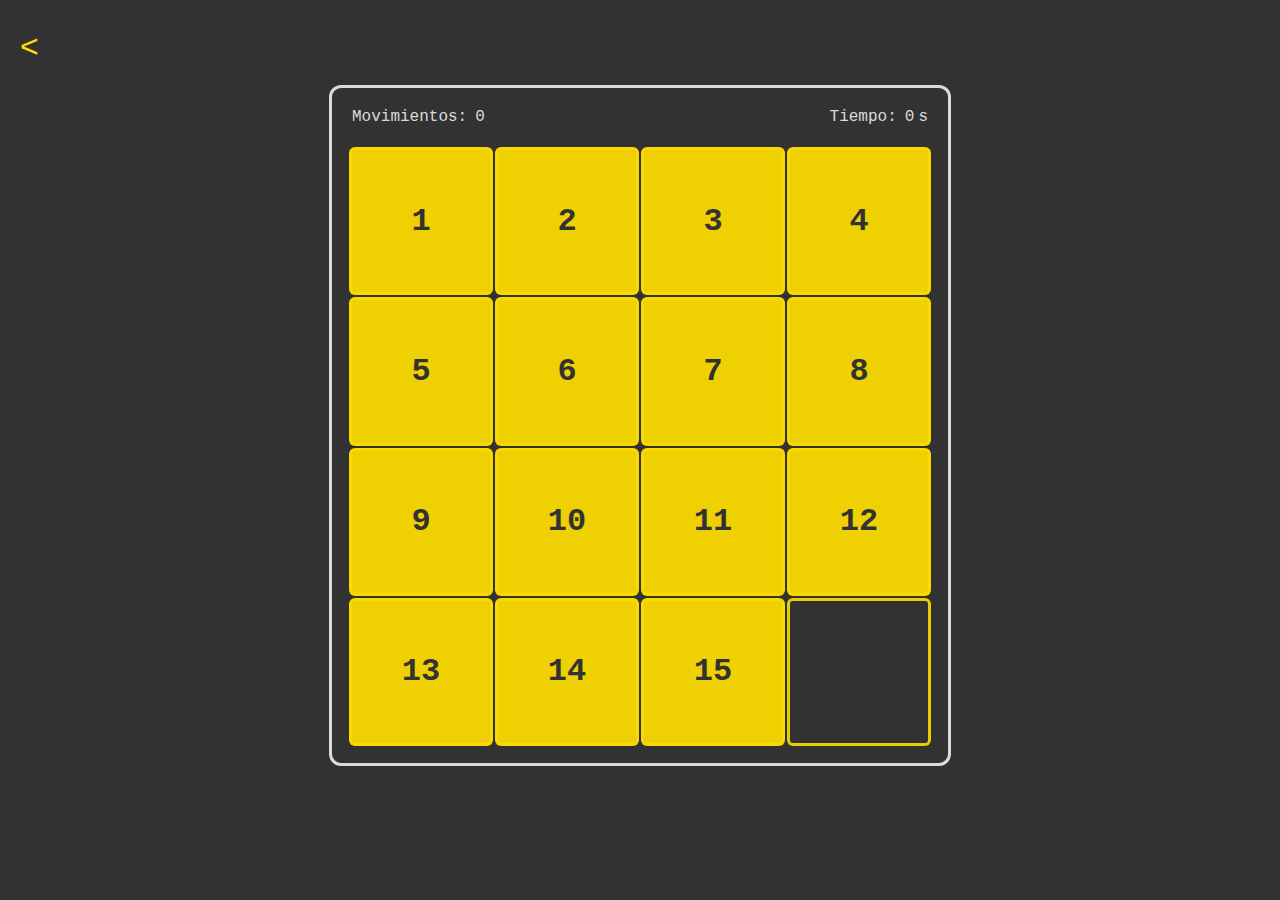
==== imposible.html @ e48865f5 "Game layout, timer script" ====
<!DOCTYPE html>
<html lang="en">
<head>
    <meta charset="UTF-8">
    <meta http-equiv="X-UA-Compatible" content="IE=edge,chrome=1">
    <meta name="viewport" content="width=device-width, initial-scale=1.0">
    <title>Juego Imposible - Oscar Sixtos</title>
    <link rel="stylesheet" href="style.css">
    <script src="game-script.js"></script>
</head>
<body>
    <div class="main column center-x">
        
        <div class="row center-x expand-w">
            <a href="index.html" style="all:unset">
                <button id="back-button"> < </button>
            </a>
            <h2 id="player-name-h" class="title">Player name</h2>
        </div>

        <div class="gameboard column">
            <div class="row" id="score-row">
                <div class="score-text">Movimientos:</div>
                <div class="score-text" id="moves">X</div>
                <div class="spacer"></div>
                <div class="score-text">Tiempo:</div>
                <div class="score-text" id="timer">X</div>
                <div class="score-text" style="padding-left:0;">s</div>
            </div>
            <div class="grid">
                <div class="grid-row">
                    <div class="ficha" id="00">1</div>
                    <div class="ficha" id="01">2</div>
                    <div class="ficha" id="02">3</div>
                    <div class="ficha" id="03">4</div>
                </div>
                <div class="grid-row">
                    <div class="ficha" id="10">5</div>
                    <div class="ficha" id="11">6</div>
                    <div class="ficha" id="12">7</div>
                    <div class="ficha" id="13">8</div>
                </div>
                <div class="grid-row">
                    <div class="ficha" id="20">9</div>
                    <div class="ficha" id="21">10</div>
                    <div class="ficha" id="22">11</div>
                    <div class="ficha" id="23">12</div>
                </div>
                <div class="grid-row">
                    <div class="ficha" id="30">13</div>
                    <div class="ficha" id="31">14</div>
                    <div class="ficha" id="32">15</div>
                    <div class="ficha empty" id="33"></div>
                </div>
            </div>
        </div>




        
        <div class="spacer"></div>
    </div>
</body>
</html>
---- style.css ----
div {
    display: flex;
    padding: 8px;
}

.column {
    flex-direction: column;
}

.row {
    flex-direction: row;
}

.center {
    justify-content: center;
}

.center-x {
    align-items: center;
}

.spacer {
    flex: auto;
}

.more-padding {
    padding: 16px;
}

.extra-padding {
    padding: 32px;
}

body {
    display: flex;
    background-color: rgb(50, 50, 50);
    font-family:'Trebuchet MS', 'Lucida Sans Unicode', 'Lucida Grande', 'Lucida Sans', Arial, sans-serif;
    /* font-family: Courier, monospace, !important; */
    color: rgb(219, 219, 219);
}

.main {
    height: calc(100vh - 16px);
    width: 100%;
    align-content: center;
    padding: 0px;
}

.title {
    font-family: Georgia, 'Times New Roman', Times, serif;
}

.text-input {
    background-color: rgb(41, 41, 41);
    border-style: solid;
    border-radius: 0.7em;
    text-align: center;
    color: whitesmoke;
    font-family: Courier, monospace;
}

#player-name-field {
    font-size: x-large;
    font-weight: 600;
    padding: 10px;
}

button {
    padding: 8px 28px;
    background-color: rgb(255, 221, 0);
    border: 4px solid rgb(50, 50, 50);
    border-radius: 0.7em;
    font-family:  Courier, monospace;
    font-weight: 800;
    font-size: large;
    /* font-variant:small-caps; */
    color: rgb(56, 48, 1);
    transition: all 0.2s ease;
}

button:hover {
    border-color: whitesmoke;
}

#start-button {
    transition: all 0.5s ease;
}

#start-button.clicked  {
    transition: all 0.5s ease;
    transform: scale(24);
    border: 20px solid rgb(255, 221, 0);
    color: rgb(50, 50, 50);
    opacity: 0;
}

.main-game {
    height: 100vh;
    width: 100vw;
    align-content: center;
}

.expand-w {
    width: 100%;
}

/* .window-content {
    background-color: rgb(192,192,192);
    border-top: 4px solid rgb(255, 255, 255);
    border-left: 4px solid rgb(255, 255, 255);
    border-right: 4px solid rgb(128, 128, 128);
    border-bottom: 4px solid rgb(128, 128, 128);
    padding: 4px 8px;
    Temp
    width: 50%;
    height: 40%;
} */

#back-button {
    all: unset;
    font-size: xx-large;
    padding: 12px;
    color: rgb(255, 221, 0);
}


.gameboard {
    border: solid;
    max-width: 800px;
    width: calc(min(600px, 80vw));
    min-width: 300px;
    min-height: 320px;
    height: calc(min(600px, 80vh, 80vw) + 59px);
    border-radius: 12px;
}

.score-text {
    padding: 4px;
    font-family: Courier, monospace;
}

.grid {
    flex-direction: column;
    /* border: solid; */
    height: 100%;
    align-items: center;
    justify-content: space-around;
}

.grid-row {
    flex-grow: 1;
    width: 100%;
    justify-content:space-evenly;
    padding: 0px;
}

.ficha {
    width: 100%;    
    border: solid;
    background-color: rgba(255, 221, 0, 0.926);
    border-color: rgba(250, 217, 0, 0.926);
    color: rgb(50, 50, 50);
    padding: 0px;
    align-items: center;
    justify-content: center;
    border-radius: 6px;
    font-size: 2em;
    font-family: Courier, monospace;
    font-weight: 900;
    margin: 1px;
}

.ficha.empty {
    background-color: rgb(50, 50, 50);
}
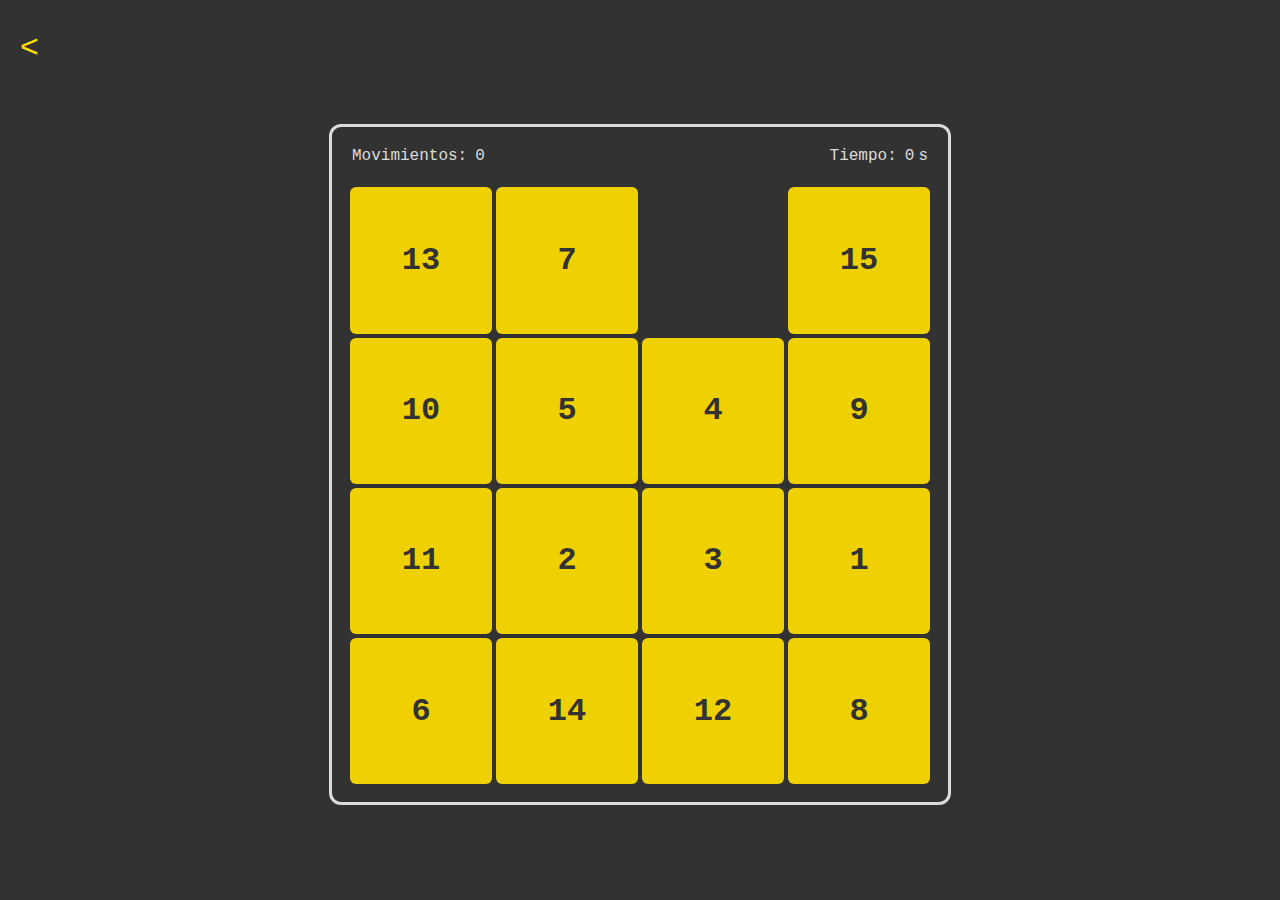
==== commit 3b1868d3: "Game working" ====
--- a/imposible.html
+++ b/imposible.html
@@ -17,7 +17,7 @@
             </a>
             <h2 id="player-name-h" class="title">Player name</h2>
         </div>
-
+        <div class="spacer"></div>
         <div class="gameboard column">
             <div class="row" id="score-row">
                 <div class="score-text">Movimientos:</div>
@@ -28,37 +28,25 @@
                 <div class="score-text" style="padding-left:0;">s</div>
             </div>
             <div class="grid">
-                <div class="grid-row">
-                    <div class="ficha" id="00">1</div>
-                    <div class="ficha" id="01">2</div>
-                    <div class="ficha" id="02">3</div>
-                    <div class="ficha" id="03">4</div>
-                </div>
-                <div class="grid-row">
-                    <div class="ficha" id="10">5</div>
-                    <div class="ficha" id="11">6</div>
-                    <div class="ficha" id="12">7</div>
-                    <div class="ficha" id="13">8</div>
-                </div>
-                <div class="grid-row">
-                    <div class="ficha" id="20">9</div>
-                    <div class="ficha" id="21">10</div>
-                    <div class="ficha" id="22">11</div>
-                    <div class="ficha" id="23">12</div>
-                </div>
-                <div class="grid-row">
-                    <div class="ficha" id="30">13</div>
-                    <div class="ficha" id="31">14</div>
-                    <div class="ficha" id="32">15</div>
-                    <div class="ficha empty" id="33"></div>
-                </div>
+                    <div class="ficha" id="f01" onclick="tryMove('f01');">1</div>
+                    <div class="ficha" id="f02" onclick="tryMove('f02')">2</div>
+                    <div class="ficha" id="f03" onclick="tryMove('f03')">3</div>
+                    <div class="ficha" id="f04" onclick="tryMove('f04')">4</div>
+                    <div class="ficha" id="f05" onclick="tryMove('f05')">5</div>
+                    <div class="ficha" id="f06" onclick="tryMove('f06')">6</div>
+                    <div class="ficha" id="f07" onclick="tryMove('f07')">7</div>
+                    <div class="ficha" id="f08" onclick="tryMove('f08')">8</div>
+                    <div class="ficha" id="f09" onclick="tryMove('f09')">9</div>
+                    <div class="ficha" id="f10" onclick="tryMove('f10')">10</div>
+                    <div class="ficha" id="f11" onclick="tryMove('f11')">11</div>
+                    <div class="ficha" id="f12" onclick="tryMove('f12')">12</div>
+                    <div class="ficha" id="f13" onclick="tryMove('f13')">13</div>
+                    <div class="ficha" id="f14" onclick="tryMove('f14')">14</div>
+                    <div class="ficha" id="f15" onclick="tryMove('f15')">15</div>
+                    <div class="ficha empty" id="empty" ></div>
             </div>
-        </div>
-
-
-
-
-        
+        </div>        
+        <div class="spacer"></div>
         <div class="spacer"></div>
     </div>
 </body>
--- a/style.css
+++ b/style.css
@@ -21,6 +21,7 @@
 
 .spacer {
     flex: auto;
+    padding: 4px;
 }
 
 .more-padding {
@@ -130,8 +131,9 @@
     width: calc(min(600px, 80vw));
     min-width: 300px;
     min-height: 320px;
-    height: calc(min(600px, 80vh, 80vw) + 59px);
+    height: calc(min(600px, 80vh, 70vw) + 59px);
     border-radius: 12px;
+    margin-bottom: 8px;
 }
 
 .score-text {
@@ -140,7 +142,8 @@
 }
 
 .grid {
-    flex-direction: column;
+    flex-direction: row;
+    flex-wrap: wrap;
     /* border: solid; */
     height: 100%;
     align-items: center;
@@ -155,21 +158,32 @@
 }
 
 .ficha {
-    width: 100%;    
-    border: solid;
+    width: calc(((100% - 16px)/4) - 8px);
+    height: calc(((100% - 16px)/4) - 8px);
+    border: solid 4px;
     background-color: rgba(255, 221, 0, 0.926);
-    border-color: rgba(250, 217, 0, 0.926);
-    color: rgb(50, 50, 50);
+    border-color: rgba(250, 217, 0, 0);
+    color: rgba(50, 50, 50);
     padding: 0px;
-    align-items: center;
+    align-items: center;    
     justify-content: center;
     border-radius: 6px;
     font-size: 2em;
     font-family: Courier, monospace;
     font-weight: 900;
     margin: 1px;
+    order: 0;
+    transition: border 400ms ease;
+}
+
+.ficha:hover {
+    border-color: whitesmoke;
 }
 
 .ficha.empty {
     background-color: rgb(50, 50, 50);
+}
+
+.ficha.empty:hover {
+    border-color: unset;
 }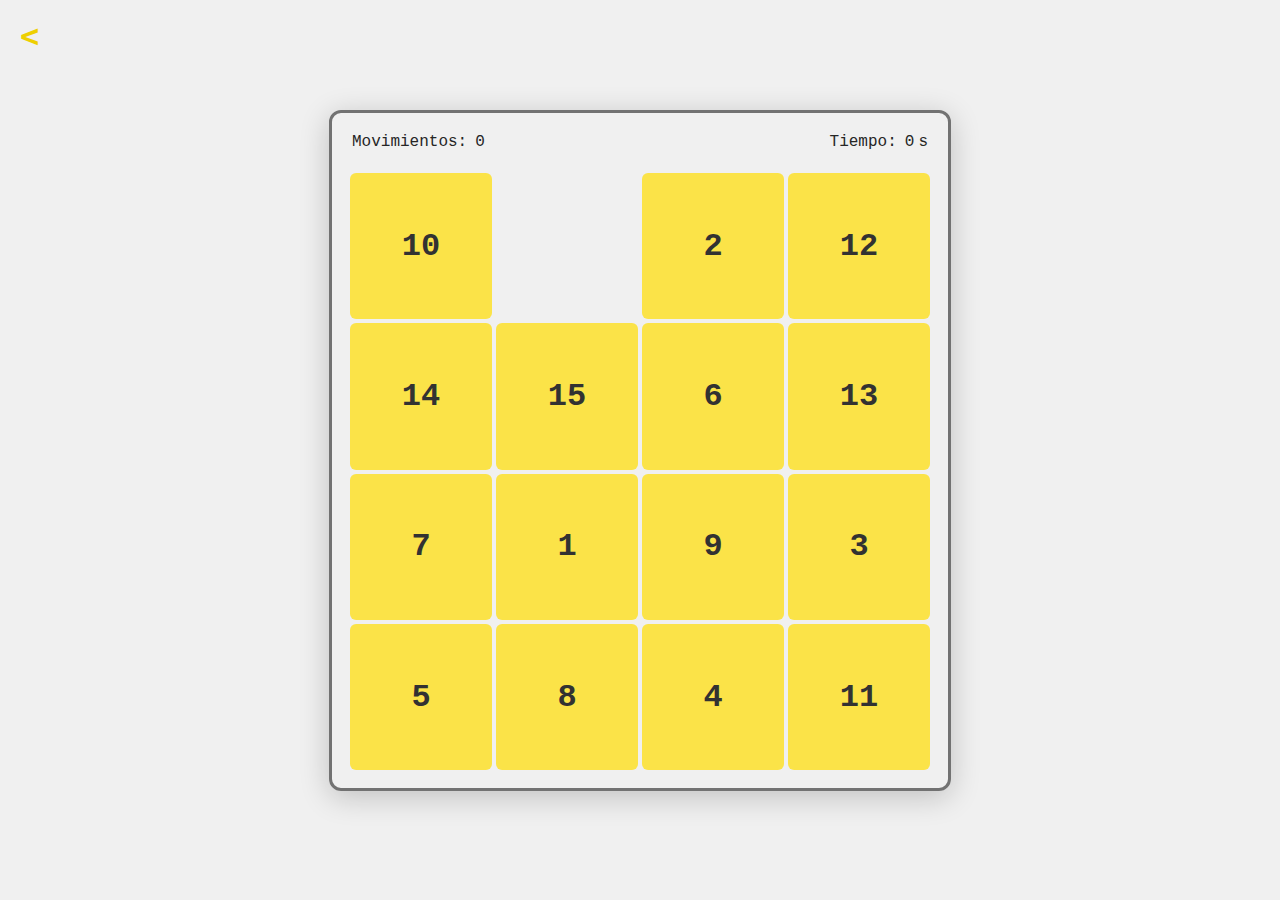
==== commit 32646a2a: "Light theme" ====
--- a/imposible.html
+++ b/imposible.html
@@ -12,9 +12,7 @@
     <div class="main column center-x">
         
         <div class="row center-x expand-w">
-            <a href="index.html" style="all:unset">
-                <button id="back-button"> < </button>
-            </a>
+            <button id="back-button" onclick="back();"> < </button>
             <h2 id="player-name-h" class="title">Player name</h2>
         </div>
         <div class="spacer"></div>
@@ -28,21 +26,21 @@
                 <div class="score-text" style="padding-left:0;">s</div>
             </div>
             <div class="grid">
-                    <div class="ficha" id="f01" onclick="tryMove('f01');">1</div>
-                    <div class="ficha" id="f02" onclick="tryMove('f02')">2</div>
-                    <div class="ficha" id="f03" onclick="tryMove('f03')">3</div>
-                    <div class="ficha" id="f04" onclick="tryMove('f04')">4</div>
-                    <div class="ficha" id="f05" onclick="tryMove('f05')">5</div>
-                    <div class="ficha" id="f06" onclick="tryMove('f06')">6</div>
-                    <div class="ficha" id="f07" onclick="tryMove('f07')">7</div>
-                    <div class="ficha" id="f08" onclick="tryMove('f08')">8</div>
-                    <div class="ficha" id="f09" onclick="tryMove('f09')">9</div>
-                    <div class="ficha" id="f10" onclick="tryMove('f10')">10</div>
-                    <div class="ficha" id="f11" onclick="tryMove('f11')">11</div>
-                    <div class="ficha" id="f12" onclick="tryMove('f12')">12</div>
-                    <div class="ficha" id="f13" onclick="tryMove('f13')">13</div>
-                    <div class="ficha" id="f14" onclick="tryMove('f14')">14</div>
-                    <div class="ficha" id="f15" onclick="tryMove('f15')">15</div>
+                    <div class="ficha" id="f01" onmousedown="trySlide(this);" onclick="tryMove('f01');">1</div>
+                    <div class="ficha" id="f02" onmousedown="trySlide(this);" onclick="tryMove('f02')">2</div>
+                    <div class="ficha" id="f03" onmousedown="trySlide(this);" onclick="tryMove('f03')">3</div>
+                    <div class="ficha" id="f04" onmousedown="trySlide(this);" onclick="tryMove('f04')">4</div>
+                    <div class="ficha" id="f05" onmousedown="trySlide(this);" onclick="tryMove('f05')">5</div>
+                    <div class="ficha" id="f06" onmousedown="trySlide(this);" onclick="tryMove('f06')">6</div>
+                    <div class="ficha" id="f07" onmousedown="trySlide(this);" onclick="tryMove('f07')">7</div>
+                    <div class="ficha" id="f08" onmousedown="trySlide(this);" onclick="tryMove('f08')">8</div>
+                    <div class="ficha" id="f09" onmousedown="trySlide(this);" onclick="tryMove('f09')">9</div>
+                    <div class="ficha" id="f10" onmousedown="trySlide(this);" onclick="tryMove('f10')">10</div>
+                    <div class="ficha" id="f11" onmousedown="trySlide(this);" onclick="tryMove('f11')">11</div>
+                    <div class="ficha" id="f12" onmousedown="trySlide(this);" onclick="tryMove('f12')">12</div>
+                    <div class="ficha" id="f13" onmousedown="trySlide(this);" onclick="tryMove('f13')">13</div>
+                    <div class="ficha" id="f14" onmousedown="trySlide(this);" onclick="tryMove('f14')">14</div>
+                    <div class="ficha" id="f15" onmousedown="trySlide(this);" onclick="tryMove('f15')">15</div>
                     <div class="ficha empty" id="empty" ></div>
             </div>
         </div>        
--- a/style.css
+++ b/style.css
@@ -34,10 +34,10 @@
 
 body {
     display: flex;
-    background-color: rgb(50, 50, 50);
+    background-color: rgb(240, 240, 240);
     font-family:'Trebuchet MS', 'Lucida Sans Unicode', 'Lucida Grande', 'Lucida Sans', Arial, sans-serif;
     /* font-family: Courier, monospace, !important; */
-    color: rgb(219, 219, 219);
+    color: rgb(38, 38, 38);
 }
 
 .main {
@@ -52,46 +52,56 @@
 }
 
 .text-input {
-    background-color: rgb(41, 41, 41);
-    border-style: solid;
+    background-color: rgb(240, 240, 240);
+    border-style: dashed;
+    border-color: rgb(102, 87, 0);
     border-radius: 0.7em;
     text-align: center;
-    color: whitesmoke;
+    /* color: whitesmoke; */
     font-family: Courier, monospace;
 }
 
 #player-name-field {
     font-size: x-large;
     font-weight: 600;
-    padding: 10px;
+    padding: 16px;
 }
 
 button {
     padding: 8px 28px;
-    background-color: rgb(255, 221, 0);
-    border: 4px solid rgb(50, 50, 50);
+    background-color: rgba(255, 221, 0, 0.8);
+    border: 4px solid rgb(240, 240, 240);
     border-radius: 0.7em;
     font-family:  Courier, monospace;
     font-weight: 800;
     font-size: large;
     /* font-variant:small-caps; */
     color: rgb(56, 48, 1);
-    transition: all 0.2s ease;
+    transition: all 100ms ease;
 }
 
 button:hover {
-    border-color: whitesmoke;
+    border-color: rgb(102, 87, 0);
 }
 
 #start-button {
-    transition: all 0.5s ease;
+    transition: border 200ms ease, transform 100ms ease-out;
+}
+
+#start-button:active {
+    transform: scale(1.4);
 }
 
 #start-button.clicked  {
-    transition: all 0.5s ease;
-    transform: scale(24);
-    border: 20px solid rgb(255, 221, 0);
-    color: rgb(50, 50, 50);
+    transition: all 250ms ease;
+    transform:scale(25, 55);
+    border: 0px solid rgb(255, 221, 0);
+    color: rgb(255, 221, 0);
+    opacity: 0;
+}
+
+.fade {
+    transition: all 200ms ease-out;
     opacity: 0;
 }
 
@@ -119,14 +129,28 @@
 
 #back-button {
     all: unset;
+    padding: 0px 12px;
+    color: rgb(238, 207, 0);
+    font-family:'Franklin Gothic', 'Arial Narrow', Cambria, monospace;
     font-size: xx-large;
-    padding: 12px;
-    color: rgb(255, 221, 0);
-}
-
+    font-weight: 900;
+    transition: all 100ms ease-out;
+    /* text-shadow: 0px 0px 4px rgba(0, 0, 0, 0.5); */
+    /* text-shadow: -1px 0 rgb(102, 87, 0), 0 1px rgb(102, 87, 0), 1px 0 rgb(102, 87, 0), 0 -1px rgb(102, 87, 0); */
+}
+
+#back-button:hover {
+    transform: scale(1.5);
+    color: rgb(245, 212, 0);
+    text-shadow: 0px 0px 6px rgba(0, 0, 0, 0.5);
+}
+
+#back-button:active {
+    color: rgb(79, 69, 0);
+}
 
 .gameboard {
-    border: solid;
+    border: solid rgb(114, 114, 114);
     max-width: 800px;
     width: calc(min(600px, 80vw));
     min-width: 300px;
@@ -134,6 +158,12 @@
     height: calc(min(600px, 80vh, 70vw) + 59px);
     border-radius: 12px;
     margin-bottom: 8px;
+    box-shadow:  0 6px 30px 0 rgba(0, 0, 0, 0.2);
+}
+
+.gameboard.shrink {
+    transition: all 200ms ease-in;
+    transform: scale(0);
 }
 
 .score-text {
@@ -161,9 +191,9 @@
     width: calc(((100% - 16px)/4) - 8px);
     height: calc(((100% - 16px)/4) - 8px);
     border: solid 4px;
-    background-color: rgba(255, 221, 0, 0.926);
+    background-color: rgba(255, 221, 0, 0.7);
     border-color: rgba(250, 217, 0, 0);
-    color: rgba(50, 50, 50);
+    color: rgb(56, 48, 1);
     padding: 0px;
     align-items: center;    
     justify-content: center;
@@ -171,19 +201,26 @@
     font-size: 2em;
     font-family: Courier, monospace;
     font-weight: 900;
+    -webkit-user-select: none;
+    user-select: none; 
     margin: 1px;
     order: 0;
-    transition: border 400ms ease;
+    transition: border 250ms ease-out, transform 100ms ease, translate 100ms ease;
 }
 
 .ficha:hover {
-    border-color: whitesmoke;
+    border-color: rgb(102, 87, 0);
+}
+
+.ficha.stretch-u {
+    transform: scaleY(1.8);
+    translate: 0px -5vh;
 }
 
 .ficha.empty {
-    background-color: rgb(50, 50, 50);
+    background-color: rgb(240, 240, 240);
 }
 
 .ficha.empty:hover {
-    border-color: unset;
+    border-color: rgb(240, 240, 240);
 }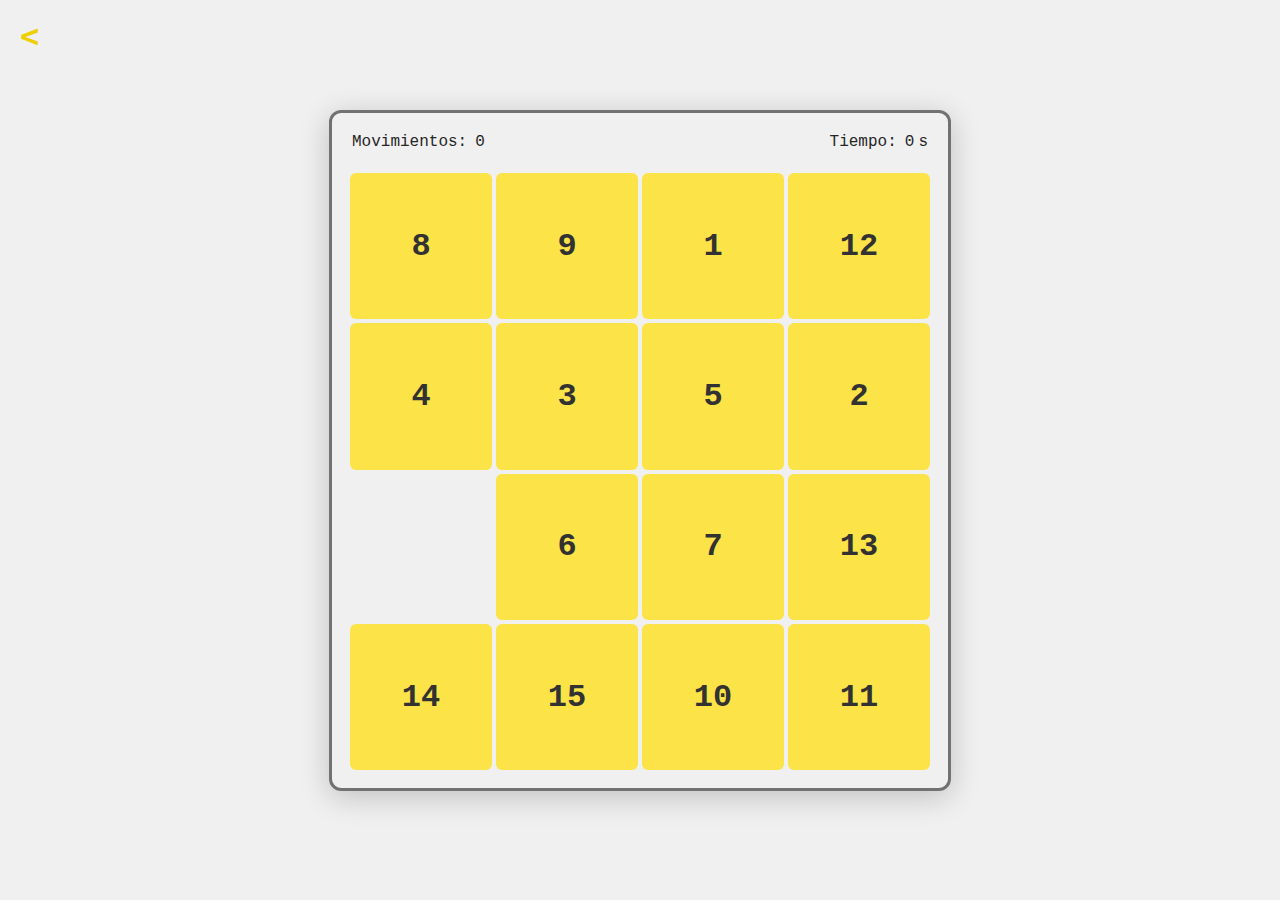
==== commit 9396a0dd: "Working" ====
--- a/imposible.html
+++ b/imposible.html
@@ -26,21 +26,21 @@
                 <div class="score-text" style="padding-left:0;">s</div>
             </div>
             <div class="grid">
-                    <div class="ficha" id="f01" onmousedown="trySlide(this);" onclick="tryMove('f01');">1</div>
-                    <div class="ficha" id="f02" onmousedown="trySlide(this);" onclick="tryMove('f02')">2</div>
-                    <div class="ficha" id="f03" onmousedown="trySlide(this);" onclick="tryMove('f03')">3</div>
-                    <div class="ficha" id="f04" onmousedown="trySlide(this);" onclick="tryMove('f04')">4</div>
-                    <div class="ficha" id="f05" onmousedown="trySlide(this);" onclick="tryMove('f05')">5</div>
-                    <div class="ficha" id="f06" onmousedown="trySlide(this);" onclick="tryMove('f06')">6</div>
-                    <div class="ficha" id="f07" onmousedown="trySlide(this);" onclick="tryMove('f07')">7</div>
-                    <div class="ficha" id="f08" onmousedown="trySlide(this);" onclick="tryMove('f08')">8</div>
-                    <div class="ficha" id="f09" onmousedown="trySlide(this);" onclick="tryMove('f09')">9</div>
-                    <div class="ficha" id="f10" onmousedown="trySlide(this);" onclick="tryMove('f10')">10</div>
-                    <div class="ficha" id="f11" onmousedown="trySlide(this);" onclick="tryMove('f11')">11</div>
-                    <div class="ficha" id="f12" onmousedown="trySlide(this);" onclick="tryMove('f12')">12</div>
-                    <div class="ficha" id="f13" onmousedown="trySlide(this);" onclick="tryMove('f13')">13</div>
-                    <div class="ficha" id="f14" onmousedown="trySlide(this);" onclick="tryMove('f14')">14</div>
-                    <div class="ficha" id="f15" onmousedown="trySlide(this);" onclick="tryMove('f15')">15</div>
+                    <div class="ficha" id="f01" onclick="tryMove('f01')">1</div>
+                    <div class="ficha" id="f02" onclick="tryMove('f02')">2</div>
+                    <div class="ficha" id="f03" onclick="tryMove('f03')">3</div>
+                    <div class="ficha" id="f04" onclick="tryMove('f04')">4</div>
+                    <div class="ficha" id="f05" onclick="tryMove('f05')">5</div>
+                    <div class="ficha" id="f06" onclick="tryMove('f06')">6</div>
+                    <div class="ficha" id="f07" onclick="tryMove('f07')">7</div>
+                    <div class="ficha" id="f08" onclick="tryMove('f08')">8</div>
+                    <div class="ficha" id="f09" onclick="tryMove('f09')">9</div>
+                    <div class="ficha" id="f10" onclick="tryMove('f10')">10</div>
+                    <div class="ficha" id="f11" onclick="tryMove('f11')">11</div>
+                    <div class="ficha" id="f12" onclick="tryMove('f12')">12</div>
+                    <div class="ficha" id="f13" onclick="tryMove('f13')">13</div>
+                    <div class="ficha" id="f14" onclick="tryMove('f14')">14</div>
+                    <div class="ficha" id="f15" onclick="tryMove('f15')">15</div>
                     <div class="ficha empty" id="empty" ></div>
             </div>
         </div>        
--- a/style.css
+++ b/style.css
@@ -212,10 +212,10 @@
     border-color: rgb(102, 87, 0);
 }
 
-.ficha.stretch-u {
+/* .ficha.stretch-u {
     transform: scaleY(1.8);
     translate: 0px -5vh;
-}
+} */
 
 .ficha.empty {
     background-color: rgb(240, 240, 240);
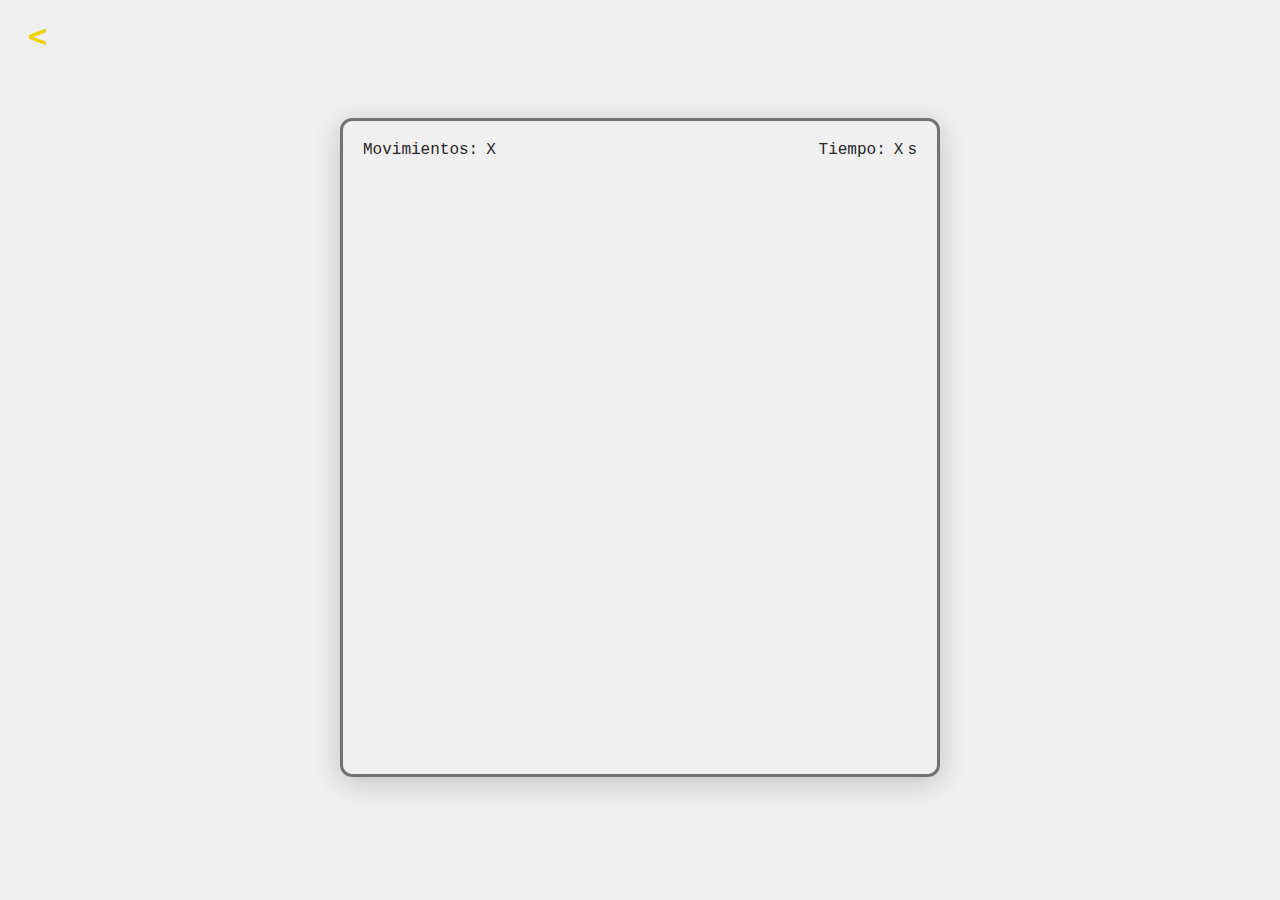
==== commit 5dc55212: "Change grid to dynamic NxN" ====
--- a/imposible.html
+++ b/imposible.html
@@ -25,23 +25,7 @@
                 <div class="score-text" id="timer">X</div>
                 <div class="score-text" style="padding-left:0;">s</div>
             </div>
-            <div class="grid">
-                    <div class="ficha" id="f01" onclick="tryMove('f01')">1</div>
-                    <div class="ficha" id="f02" onclick="tryMove('f02')">2</div>
-                    <div class="ficha" id="f03" onclick="tryMove('f03')">3</div>
-                    <div class="ficha" id="f04" onclick="tryMove('f04')">4</div>
-                    <div class="ficha" id="f05" onclick="tryMove('f05')">5</div>
-                    <div class="ficha" id="f06" onclick="tryMove('f06')">6</div>
-                    <div class="ficha" id="f07" onclick="tryMove('f07')">7</div>
-                    <div class="ficha" id="f08" onclick="tryMove('f08')">8</div>
-                    <div class="ficha" id="f09" onclick="tryMove('f09')">9</div>
-                    <div class="ficha" id="f10" onclick="tryMove('f10')">10</div>
-                    <div class="ficha" id="f11" onclick="tryMove('f11')">11</div>
-                    <div class="ficha" id="f12" onclick="tryMove('f12')">12</div>
-                    <div class="ficha" id="f13" onclick="tryMove('f13')">13</div>
-                    <div class="ficha" id="f14" onclick="tryMove('f14')">14</div>
-                    <div class="ficha" id="f15" onclick="tryMove('f15')">15</div>
-                    <div class="ficha empty" id="empty" ></div>
+            <div class="grid" id="grid">
             </div>
         </div>        
         <div class="spacer"></div>
--- a/style.css
+++ b/style.css
@@ -1,3 +1,12 @@
+:root {
+    --ficha-wh: calc(((100% - 16px)/4) - 2px);
+    --ficha-font-size: 2em;
+}
+
+* {
+    box-sizing: border-box;
+}
+
 div {
     display: flex;
     padding: 8px;
@@ -35,8 +44,9 @@
 body {
     display: flex;
     background-color: rgb(240, 240, 240);
-    font-family:'Trebuchet MS', 'Lucida Sans Unicode', 'Lucida Grande', 'Lucida Sans', Arial, sans-serif;
-    /* font-family: Courier, monospace, !important; */
+    /* font-family:'Trebuchet MS', 'Lucida Sans Unicode', 'Lucida Grande', 'Lucida Sans', Arial, sans-serif; */
+    font-family: Courier, monospace;
+    /* font-family: Georgia, 'Times New Roman', Times, serif; */
     color: rgb(38, 38, 38);
 }
 
@@ -51,21 +61,36 @@
     font-family: Georgia, 'Times New Roman', Times, serif;
 }
 
-.text-input {
+.field-name {
+    padding: 8px 8px 0px 8px;
+}
+
+.input-field {
     background-color: rgb(240, 240, 240);
     border-style: dashed;
     border-color: rgb(102, 87, 0);
     border-radius: 0.7em;
     text-align: center;
-    /* color: whitesmoke; */
-    font-family: Courier, monospace;
-}
-
-#player-name-field {
-    font-size: x-large;
+    font-family: Courier, monospace;
+    font-size: larger;
     font-weight: 600;
-    padding: 16px;
-}
+    padding: 16px 40px;
+    margin: 8px 8px 8px 8px;
+}
+
+.field-error {
+    color: rgb(220, 125, 1);
+    margin: 0px;
+    padding: 1px 8px;
+    display: none;
+}
+
+.field-error.on {
+    display: flex;
+}
+
+/* #player-name-field {
+} */
 
 button {
     padding: 8px 28px;
@@ -100,6 +125,18 @@
     opacity: 0;
 }
 
+#start-button:disabled {
+    background-color: rgba(0, 0, 0, 0.2);
+}
+
+#start-button:disabled:hover {
+    border-color: rgb(240, 240, 240);
+}
+
+#start-button:disabled:active {
+    transform: none;
+}
+
 .fade {
     transition: all 200ms ease-out;
     opacity: 0;
@@ -188,8 +225,8 @@
 }
 
 .ficha {
-    width: calc(((100% - 16px)/4) - 8px);
-    height: calc(((100% - 16px)/4) - 8px);
+    width: var(--ficha-wh);
+    height: var(--ficha-wh);
     border: solid 4px;
     background-color: rgba(255, 221, 0, 0.7);
     border-color: rgba(250, 217, 0, 0);
@@ -198,29 +235,34 @@
     align-items: center;    
     justify-content: center;
     border-radius: 6px;
-    font-size: 2em;
+    /* font-size: 2em; */
+    font-size: var(--ficha-font-size);
     font-family: Courier, monospace;
     font-weight: 900;
     -webkit-user-select: none;
     user-select: none; 
     margin: 1px;
     order: 0;
-    transition: border 250ms ease-out, transform 100ms ease, translate 100ms ease;
+    transition: border 150ms ease-out, transform 50ms ease-out, translate 100ms ease;
 }
 
 .ficha:hover {
     border-color: rgb(102, 87, 0);
+}
+
+.ficha:active {
+    transform: scale(0.97);
+}
+
+.ficha.empty {
+    background-color: rgb(240, 240, 240);
+}
+
+.ficha.empty:hover {
+    border-color: rgb(240, 240, 240);
 }
 
 /* .ficha.stretch-u {
     transform: scaleY(1.8);
     translate: 0px -5vh;
-} */
-
-.ficha.empty {
-    background-color: rgb(240, 240, 240);
-}
-
-.ficha.empty:hover {
-    border-color: rgb(240, 240, 240);
-}+} */